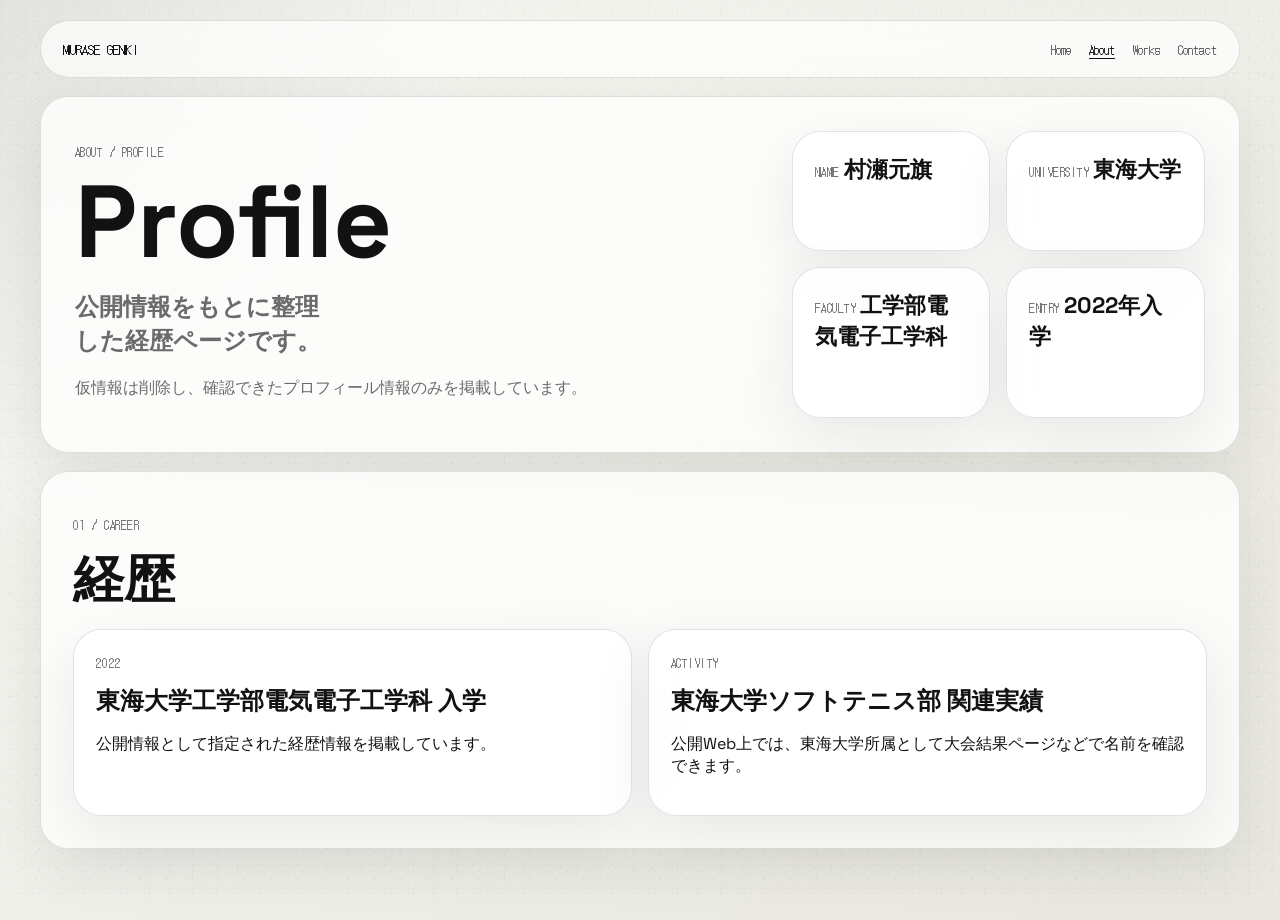
==== about.html @ 71ed04e1 "Initial portfolio site" ====
<!DOCTYPE html>
<html lang="ja">
  <head>
    <meta charset="UTF-8" />
    <meta name="viewport" content="width=device-width, initial-scale=1.0" />
    <title>村瀬元旗 | About</title>
    <link rel="preconnect" href="https://fonts.googleapis.com" />
    <link rel="preconnect" href="https://fonts.gstatic.com" crossorigin />
    <link
      href="https://fonts.googleapis.com/css2?family=DotGothic16&family=Space+Grotesk:wght@400;500;700&display=swap"
      rel="stylesheet"
    />
    <link rel="stylesheet" href="./styles.css" />
  </head>
  <body data-page="about">
    <div class="noise" aria-hidden="true"></div>
    <div class="frame">
      <header class="topbar">
        <a class="brand" href="./index.html">MURASE GENKI</a>
        <nav class="nav">
          <a href="./index.html">Home</a>
          <a href="./about.html">About</a>
          <a href="./works.html">Works</a>
          <a href="./contact.html">Contact</a>
        </nav>
      </header>

      <main>
        <section class="page-hero panel">
          <div>
            <p class="eyebrow">ABOUT / PROFILE</p>
            <h1>
              Profile
              <span>公開情報をもとに整理した経歴ページです。</span>
            </h1>
            <p class="page-lead">
              仮情報は削除し、確認できたプロフィール情報のみを掲載しています。
            </p>
          </div>
          <div class="detail-grid">
            <div class="stat-card">
              <span class="meta-label">NAME</span>
              <strong>村瀬元旗</strong>
            </div>
            <div class="stat-card">
              <span class="meta-label">UNIVERSITY</span>
              <strong>東海大学</strong>
            </div>
            <div class="stat-card">
              <span class="meta-label">FACULTY</span>
              <strong>工学部電気電子工学科</strong>
            </div>
            <div class="stat-card">
              <span class="meta-label">ENTRY</span>
              <strong>2022年入学</strong>
            </div>
          </div>
        </section>

        <section class="page-section panel">
          <div class="page-section-head">
            <p class="eyebrow">01 / CAREER</p>
            <h2>経歴</h2>
          </div>
          <div class="page-grid">
            <article class="page-card">
              <span class="page-title-label">2022</span>
              <h3>東海大学工学部電気電子工学科 入学</h3>
              <p>公開情報として指定された経歴情報を掲載しています。</p>
            </article>
            <article class="page-card">
              <span class="page-title-label">ACTIVITY</span>
              <h3>東海大学ソフトテニス部 関連実績</h3>
              <p>公開Web上では、東海大学所属として大会結果ページなどで名前を確認できます。</p>
            </article>
          </div>
        </section>
      </main>
    </div>

    <script src="./script.js"></script>
  </body>
</html>
---- styles.css ----
:root {
  --bg: #f2f2ee;
  --panel: rgba(255, 255, 255, 0.78);
  --line: rgba(18, 18, 18, 0.12);
  --text: #121212;
  --muted: rgba(18, 18, 18, 0.62);
  --shadow: 0 20px 60px rgba(18, 18, 18, 0.08);
  --radius: 28px;
}

* {
  box-sizing: border-box;
}

html {
  scroll-behavior: smooth;
}

body {
  margin: 0;
  min-height: 100vh;
  color: var(--text);
  font-family: "Space Grotesk", sans-serif;
  background:
    radial-gradient(circle at top left, rgba(0, 0, 0, 0.08), transparent 30%),
    linear-gradient(135deg, #f6f6f2 0%, #e8e8e0 100%);
}

body::before {
  content: "";
  position: fixed;
  inset: 0;
  background-image:
    linear-gradient(rgba(0, 0, 0, 0.035) 1px, transparent 1px),
    linear-gradient(90deg, rgba(0, 0, 0, 0.035) 1px, transparent 1px);
  background-size: 24px 24px;
  pointer-events: none;
  opacity: 0.4;
}

.noise {
  position: fixed;
  inset: 0;
  pointer-events: none;
  opacity: 0.05;
  background-image:
    radial-gradient(circle at 20% 20%, #000 0.8px, transparent 1px),
    radial-gradient(circle at 80% 60%, #000 0.8px, transparent 1px),
    radial-gradient(circle at 40% 80%, #000 1px, transparent 1px);
  background-size: 18px 18px, 22px 22px, 26px 26px;
}

.frame {
  width: min(1200px, calc(100% - 32px));
  margin: 20px auto 40px;
}

.topbar {
  display: flex;
  justify-content: space-between;
  align-items: center;
  gap: 16px;
  padding: 18px 22px;
  margin-bottom: 18px;
  border: 1px solid var(--line);
  border-radius: 999px;
  background: rgba(255, 255, 255, 0.7);
  backdrop-filter: blur(14px);
  position: sticky;
  top: 14px;
  z-index: 20;
}

.brand,
.nav a,
.button,
.contact-links a,
.project-link {
  color: var(--text);
  text-decoration: none;
}

.brand,
.nav,
.eyebrow,
.meta-label,
.page-chip,
.route-name,
.page-title-label,
.button,
.project-year {
  font-family: "DotGothic16", sans-serif;
}

.brand {
  font-size: 0.85rem;
}

.nav {
  display: flex;
  gap: 18px;
  font-size: 0.75rem;
}

body[data-page="home"] .nav a[href="./index.html"],
body[data-page="about"] .nav a[href="./about.html"],
body[data-page="works"] .nav a[href="./works.html"],
body[data-page="contact"] .nav a[href="./contact.html"],
body[data-page="tokai-project"] .nav a[href="../works.html"] {
  opacity: 1;
  text-decoration: underline;
  text-underline-offset: 3px;
}

.nav a {
  opacity: 0.7;
}

.panel,
.page-card,
.project-card,
.route-card,
.feature-card,
.stat-card,
.meta-card,
.contact-card {
  border: 1px solid var(--line);
  border-radius: var(--radius);
  background: var(--panel);
  backdrop-filter: blur(12px);
  box-shadow: var(--shadow);
}

.hero,
.page-hero,
.feature-card {
  display: grid;
  grid-template-columns: minmax(0, 1.5fr) minmax(280px, 0.9fr);
  gap: 28px;
  padding: 34px;
}

.hero h1,
.page-hero h1,
.section h2,
.page-section h2 {
  margin: 0;
  line-height: 0.98;
}

.hero h1,
.page-hero h1 {
  font-size: clamp(3rem, 8vw, 7rem);
}

.hero h1 span,
.page-hero h1 span {
  display: block;
  margin-top: 18px;
  font-size: clamp(1rem, 2.2vw, 1.5rem);
  line-height: 1.4;
  color: var(--muted);
  max-width: 16ch;
}

.eyebrow,
.meta-label,
.page-chip,
.page-title-label,
.project-year,
.route-name {
  font-size: 0.75rem;
  color: var(--muted);
  letter-spacing: 0.04em;
}

.lead,
.section-head p,
.page-lead,
.project-description,
.route-card p,
.feature-card p,
.contact-card p {
  color: var(--muted);
  line-height: 1.75;
}

.hero-actions {
  display: flex;
  flex-wrap: wrap;
  gap: 12px;
  margin-top: 28px;
}

.button {
  display: inline-flex;
  align-items: center;
  justify-content: center;
  min-height: 48px;
  padding: 0 18px;
  border-radius: 999px;
  border: 1px solid var(--line);
  background: rgba(255, 255, 255, 0.65);
}

.button.primary {
  background: #111;
  color: #f5f5f0;
}

.hero-meta,
.feature-stats {
  display: grid;
  gap: 14px;
}

.meta-card,
.stat-card,
.contact-card {
  padding: 22px;
}

.meta-card strong,
.stat-card strong {
  font-size: 1.4rem;
}

.matrix {
  display: grid;
  grid-template-columns: repeat(8, 1fr);
  gap: 6px;
  width: min(100%, 180px);
}

.matrix span {
  aspect-ratio: 1;
  border-radius: 50%;
  background: rgba(17, 17, 17, 0.12);
  transition: background 300ms ease, transform 300ms ease;
}

.matrix span.is-on {
  background: #111;
  transform: scale(1.08);
}

.ticker {
  margin: 18px 0;
  overflow: hidden;
}

.ticker-track {
  display: flex;
  gap: 32px;
  padding: 14px 0;
  min-width: max-content;
  animation: marquee 24s linear infinite;
  font-family: "DotGothic16", sans-serif;
  font-size: 0.8rem;
}

@keyframes marquee {
  from {
    transform: translateX(0);
  }

  to {
    transform: translateX(-50%);
  }
}

.section,
.page-section {
  padding: 32px;
  margin-top: 18px;
}

.section-head,
.page-section-head {
  display: grid;
  gap: 10px;
  margin-bottom: 24px;
}

.section h2,
.page-section h2 {
  font-size: clamp(2rem, 4vw, 3.5rem);
}

.page-grid,
.projects-grid,
.routes-grid,
.contact-grid,
.detail-grid,
.page-table {
  display: grid;
  gap: 16px;
}

.page-grid {
  grid-template-columns: repeat(2, minmax(0, 1fr));
}

.page-card,
.project-card,
.route-card {
  padding: 22px;
}

.page-card h3,
.project-card h3,
.feature-card h3,
.route-card h3,
.contact-card h3 {
  margin: 12px 0 10px;
  font-size: 1.5rem;
}

.page-card-header,
.project-card-head {
  display: flex;
  justify-content: space-between;
  gap: 12px;
  align-items: center;
}

.project-card {
  display: grid;
  grid-template-columns: minmax(0, 1.3fr) minmax(220px, 0.8fr);
  gap: 18px;
}

.project-meta,
.detail-grid {
  grid-template-columns: repeat(2, minmax(0, 1fr));
}

.route-card ul,
.bullet-list {
  margin: 16px 0 0;
  padding-left: 18px;
  color: var(--muted);
  line-height: 1.7;
}

.page-table {
  grid-template-columns: 1fr;
}

.page-table-head {
  display: grid;
  grid-template-columns: 120px minmax(140px, 220px) 1fr;
  gap: 16px;
  padding: 0 8px 6px;
  border-bottom: 1px solid var(--line);
  font-family: "DotGothic16", sans-serif;
  font-size: 0.75rem;
  color: var(--muted);
}

.route-card {
  display: grid;
  grid-template-columns: 120px minmax(140px, 220px) 1fr;
  gap: 16px;
  align-items: start;
  padding: 18px 10px;
  border-radius: 0;
  border-left: 0;
  border-right: 0;
  border-top: 0;
  box-shadow: none;
  background: transparent;
}

.route-card:last-child {
  border-bottom: 0;
}

.route-card h3,
.route-card p,
.route-card ul {
  margin: 0;
}

.route-card .route-name {
  padding-top: 4px;
}

.route-card .bullet-list {
  margin-top: 10px;
}

.tag-list {
  list-style: none;
  display: flex;
  flex-wrap: wrap;
  gap: 10px;
  padding: 0;
  margin: 18px 0 0;
}

.tag-list li,
.page-chip {
  border: 1px solid var(--line);
  border-radius: 999px;
  padding: 8px 12px;
  background: rgba(255, 255, 255, 0.72);
}

.contact-grid {
  grid-template-columns: repeat(3, minmax(0, 1fr));
}

.contact-links {
  display: flex;
  flex-wrap: wrap;
  gap: 12px;
  margin-top: 18px;
}

.contact-links a,
.project-link {
  display: inline-flex;
  align-items: center;
  min-height: 46px;
  padding: 0 16px;
  border-radius: 999px;
  border: 1px solid var(--line);
  background: rgba(255, 255, 255, 0.72);
}

.routes-grid {
  grid-template-columns: repeat(2, minmax(0, 1fr));
}

.feature-card {
  align-items: start;
}

.footer-note {
  margin-top: 18px;
  color: var(--muted);
  font-size: 0.9rem;
}

@media (max-width: 960px) {
  .hero,
  .page-hero,
  .feature-card,
  .project-card,
  .page-grid,
  .routes-grid,
  .contact-grid,
  .detail-grid {
    grid-template-columns: 1fr;
  }

  .page-table-head,
  .route-card {
    grid-template-columns: 1fr;
  }

  .frame {
    width: min(100% - 20px, 1200px);
  }

  .topbar {
    border-radius: 28px;
    padding: 16px;
    align-items: flex-start;
    flex-direction: column;
  }
}

@media (max-width: 640px) {
  .hero,
  .page-hero,
  .feature-card,
  .section,
  .page-section {
    padding: 22px;
  }

  .hero h1,
  .page-hero h1 {
    font-size: clamp(2.7rem, 16vw, 4rem);
  }

  .nav {
    flex-wrap: wrap;
    gap: 10px 14px;
  }

  .meta-card strong,
  .stat-card strong {
    font-size: 1.15rem;
  }
}
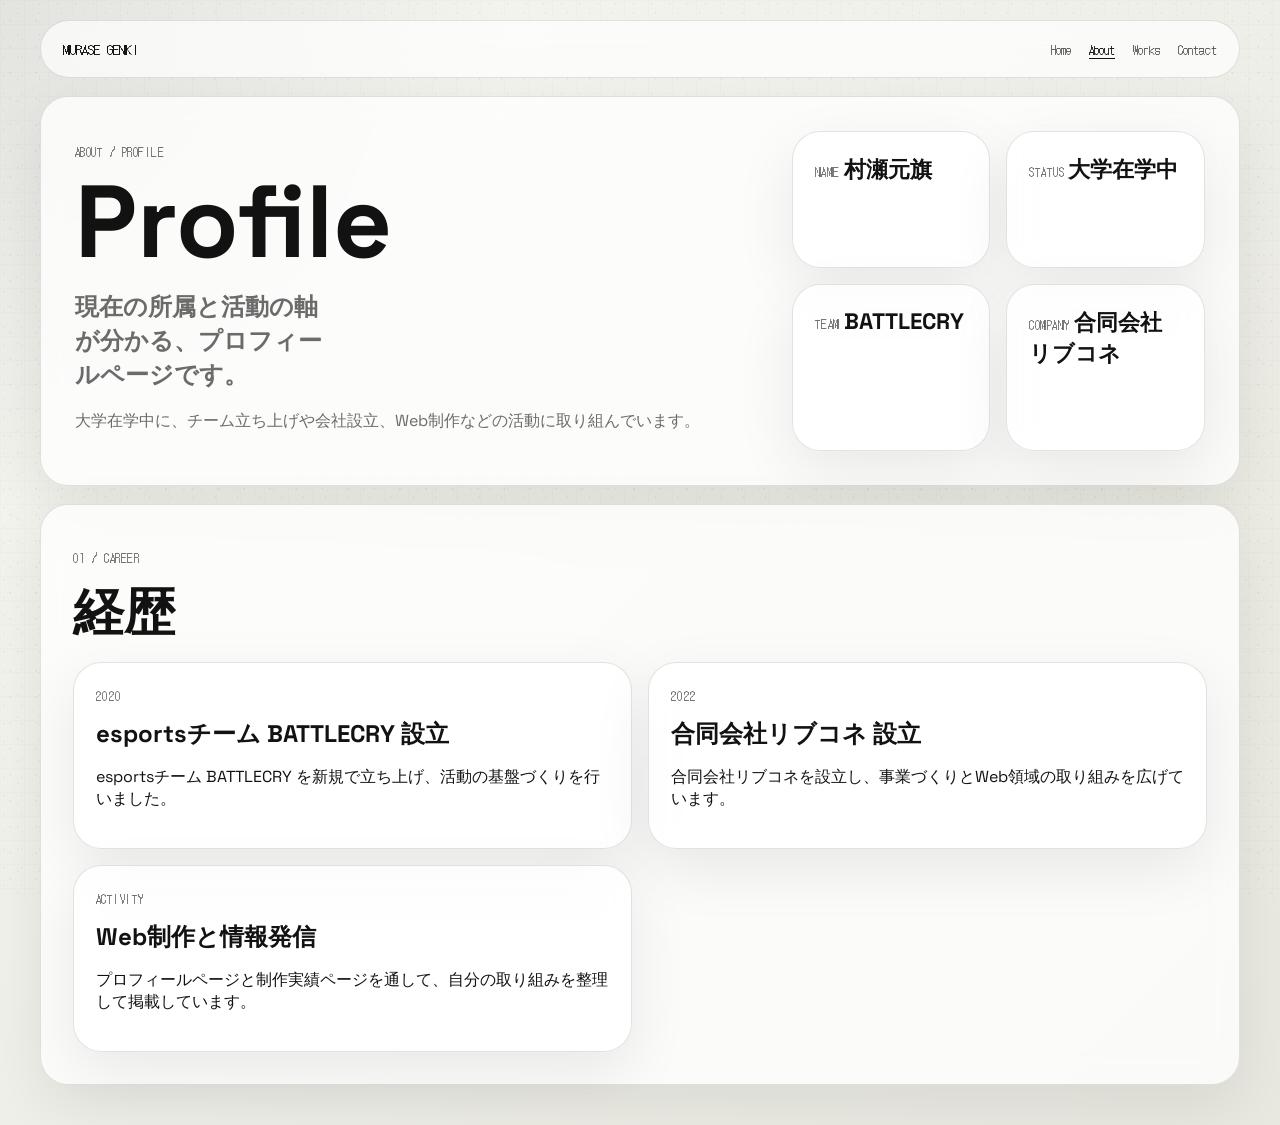
==== commit 3a54e5ff: "Update portfolio profile and contact content" ====
--- a/about.html
+++ b/about.html
@@ -31,10 +31,10 @@
             <p class="eyebrow">ABOUT / PROFILE</p>
             <h1>
               Profile
-              <span>公開情報をもとに整理した経歴ページです。</span>
+              <span>現在の所属と活動の軸が分かる、プロフィールページです。</span>
             </h1>
             <p class="page-lead">
-              仮情報は削除し、確認できたプロフィール情報のみを掲載しています。
+              大学在学中に、チーム立ち上げや会社設立、Web制作などの活動に取り組んでいます。
             </p>
           </div>
           <div class="detail-grid">
@@ -43,16 +43,16 @@
               <strong>村瀬元旗</strong>
             </div>
             <div class="stat-card">
-              <span class="meta-label">UNIVERSITY</span>
-              <strong>東海大学</strong>
+              <span class="meta-label">STATUS</span>
+              <strong>大学在学中</strong>
             </div>
             <div class="stat-card">
-              <span class="meta-label">FACULTY</span>
-              <strong>工学部電気電子工学科</strong>
+              <span class="meta-label">TEAM</span>
+              <strong>BATTLECRY</strong>
             </div>
             <div class="stat-card">
-              <span class="meta-label">ENTRY</span>
-              <strong>2022年入学</strong>
+              <span class="meta-label">COMPANY</span>
+              <strong>合同会社リブコネ</strong>
             </div>
           </div>
         </section>
@@ -64,14 +64,19 @@
           </div>
           <div class="page-grid">
             <article class="page-card">
+              <span class="page-title-label">2020</span>
+              <h3>esportsチーム BATTLECRY 設立</h3>
+              <p>esportsチーム BATTLECRY を新規で立ち上げ、活動の基盤づくりを行いました。</p>
+            </article>
+            <article class="page-card">
               <span class="page-title-label">2022</span>
-              <h3>東海大学工学部電気電子工学科 入学</h3>
-              <p>公開情報として指定された経歴情報を掲載しています。</p>
+              <h3>合同会社リブコネ 設立</h3>
+              <p>合同会社リブコネを設立し、事業づくりとWeb領域の取り組みを広げています。</p>
             </article>
             <article class="page-card">
               <span class="page-title-label">ACTIVITY</span>
-              <h3>東海大学ソフトテニス部 関連実績</h3>
-              <p>公開Web上では、東海大学所属として大会結果ページなどで名前を確認できます。</p>
+              <h3>Web制作と情報発信</h3>
+              <p>プロフィールページと制作実績ページを通して、自分の取り組みを整理して掲載しています。</p>
             </article>
           </div>
         </section>
--- a/styles.css
+++ b/styles.css
@@ -193,6 +193,7 @@
 }
 
 .button {
+  cursor: pointer;
   display: inline-flex;
   align-items: center;
   justify-content: center;
@@ -418,6 +419,59 @@
   margin-top: 18px;
 }
 
+.contact-form {
+  display: grid;
+  grid-template-columns: repeat(2, minmax(0, 1fr));
+  gap: 16px;
+}
+
+.form-field {
+  display: grid;
+  gap: 10px;
+}
+
+.form-field-full {
+  grid-column: 1 / -1;
+}
+
+.form-field input,
+.form-field textarea {
+  width: 100%;
+  border: 1px solid var(--line);
+  border-radius: 18px;
+  background: rgba(255, 255, 255, 0.76);
+  color: var(--text);
+  font: inherit;
+  padding: 14px 16px;
+  resize: vertical;
+}
+
+.form-field input::placeholder,
+.form-field textarea::placeholder {
+  color: var(--muted);
+}
+
+.form-field input:focus,
+.form-field textarea:focus {
+  outline: 2px solid rgba(17, 17, 17, 0.14);
+  outline-offset: 2px;
+}
+
+.form-actions {
+  grid-column: 1 / -1;
+  display: flex;
+  flex-wrap: wrap;
+  align-items: center;
+  gap: 14px;
+  margin-top: 6px;
+}
+
+.form-note {
+  margin: 0;
+  color: var(--muted);
+  line-height: 1.7;
+}
+
 .contact-links a,
 .project-link {
   display: inline-flex;
@@ -451,7 +505,8 @@
   .page-grid,
   .routes-grid,
   .contact-grid,
-  .detail-grid {
+  .detail-grid,
+  .contact-form {
     grid-template-columns: 1fr;
   }
 
